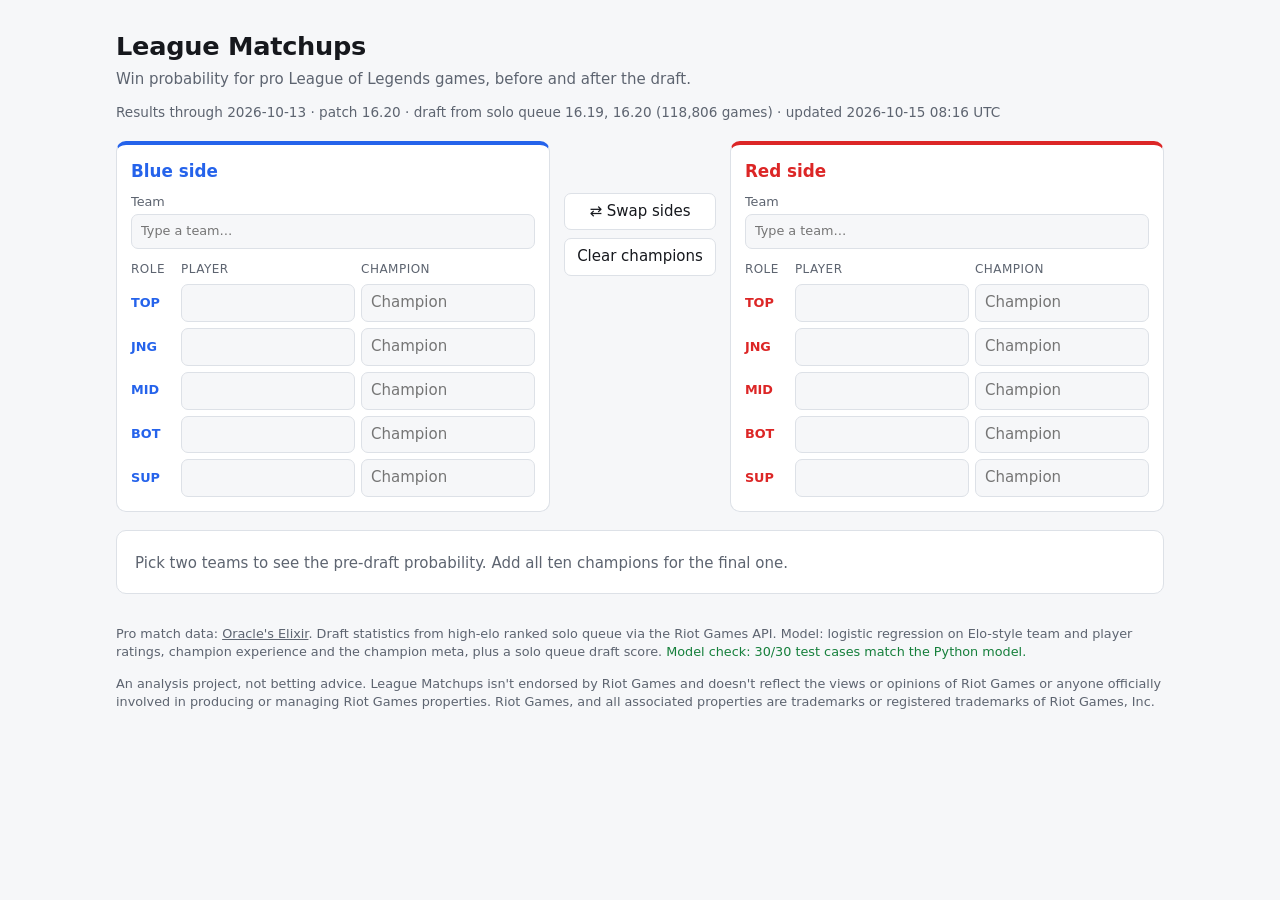
==== site/index.html @ b02edc4b "deployment of live LoL pro win probabilities v1" ====
<!doctype html>
<html lang="en">
<head>
  <meta charset="utf-8">
  <meta name="viewport" content="width=device-width, initial-scale=1">
  <title>League Matchups</title>
  <meta name="description" content="Pre-game win probability for professional League of Legends matches, from team and player ratings, champion experience and the draft.">
  <link rel="stylesheet" href="style.css">
</head>
<body>
  <header class="top">
    <div>
      <h1>League Matchups</h1>
      <p class="sub">Win probability for pro League of Legends games, before and after the draft.</p>
    </div>
    <p class="meta" id="snapshot-info">Loading model…</p>
  </header>

  <main>
    <section class="board" aria-label="Match setup">
      <div class="side blue" id="side-blue"></div>
      <div class="middle">
        <button type="button" id="swap" title="Swap blue and red side">⇄ Swap sides</button>
        <button type="button" id="clear-champs">Clear champions</button>
      </div>
      <div class="side red" id="side-red"></div>
    </section>

    <section class="result" id="result" aria-live="polite">
      <p class="hint">Pick two teams to see the pre-draft probability. Add all ten champions for the final one.</p>
    </section>
  </main>

  <footer>
    <p>
      Pro match data: <a href="https://oracleselixir.com">Oracle's Elixir</a>. Draft statistics from
      high-elo ranked solo queue via the Riot Games API. Model: logistic regression on Elo-style team and
      player ratings, champion experience and the champion meta, plus a solo queue draft score.
      <span id="selftest"></span>
    </p>
    <p>
      An analysis project, not betting advice. League Matchups isn't endorsed by Riot Games and doesn't
      reflect the views or opinions of Riot Games or anyone officially involved in producing or managing
      Riot Games properties. Riot Games, and all associated properties are trademarks or registered
      trademarks of Riot Games, Inc.
    </p>
  </footer>

  <datalist id="dl-teams"></datalist>
  <datalist id="dl-players"></datalist>
  <datalist id="dl-champs"></datalist>

  <template id="side-template">
    <h2 class="side-title"></h2>
    <label class="team-label">Team
      <input class="team" list="dl-teams" autocomplete="off" spellcheck="false" placeholder="Type a team…">
    </label>
    <p class="team-note"></p>
    <div class="slots">
      <div class="slot-head"><span>Role</span><span>Player</span><span>Champion</span></div>
    </div>
  </template>

  <script src="model.js"></script>
  <script src="app.js"></script>
</body>
</html>
---- site/style.css ----
:root {
  --bg: #f6f7f9;
  --panel: #ffffff;
  --text: #16181d;
  --muted: #5d6470;
  --line: #dde1e7;
  --blue: #2563eb;
  --blue-soft: #dbe6fd;
  --red: #dc2626;
  --red-soft: #fbdede;
  --bad: #b42318;
  --ok: #157f3b;
  --radius: 10px;
  color-scheme: light;
}

@media (prefers-color-scheme: dark) {
  :root:not([data-theme="light"]) {
    --bg: #111318;
    --panel: #1a1d24;
    --text: #e8eaee;
    --muted: #9aa2ae;
    --line: #2c313b;
    --blue: #6b9bff;
    --blue-soft: #1d2a47;
    --red: #ff7070;
    --red-soft: #47202a;
    --bad: #ff8a80;
    --ok: #63d48a;
    color-scheme: dark;
  }
}

:root[data-theme="dark"] {
  --bg: #111318;
  --panel: #1a1d24;
  --text: #e8eaee;
  --muted: #9aa2ae;
  --line: #2c313b;
  --blue: #6b9bff;
  --blue-soft: #1d2a47;
  --red: #ff7070;
  --red-soft: #47202a;
  --bad: #ff8a80;
  --ok: #63d48a;
  color-scheme: dark;
}

* { box-sizing: border-box; }

body {
  margin: 0;
  background: var(--bg);
  color: var(--text);
  font: 15px/1.45 system-ui, -apple-system, "Segoe UI", Roboto, sans-serif;
}

header.top, main, footer {
  max-width: 1080px;
  margin: 0 auto;
  padding: 0 16px;
}

header.top {
  display: flex;
  justify-content: space-between;
  align-items: flex-end;
  flex-wrap: wrap;
  gap: 8px 24px;
  padding-top: 28px;
  padding-bottom: 18px;
}

h1 { margin: 0; font-size: 1.6rem; letter-spacing: -0.01em; }
h2 { margin: 0 0 10px; font-size: 1.05rem; }
.sub, .meta, .hint, .team-note { color: var(--muted); margin: 4px 0 0; }
.meta { font-size: 0.85rem; text-align: right; }

.board {
  display: grid;
  grid-template-columns: 1fr auto 1fr;
  gap: 14px;
  align-items: start;
}

.side {
  background: var(--panel);
  border: 1px solid var(--line);
  border-top: 4px solid var(--side-color);
  border-radius: var(--radius);
  padding: 14px;
  min-width: 0;
}
.side.blue { --side-color: var(--blue); --side-soft: var(--blue-soft); }
.side.red { --side-color: var(--red); --side-soft: var(--red-soft); }
.side-title { color: var(--side-color); }

.middle {
  display: flex;
  flex-direction: column;
  gap: 8px;
  padding-top: 52px;
}

label { display: block; font-size: 0.8rem; color: var(--muted); }

input {
  width: 100%;
  margin-top: 3px;
  padding: 7px 9px;
  font: inherit;
  color: var(--text);
  background: var(--bg);
  border: 1px solid var(--line);
  border-radius: 7px;
  min-width: 0;
}
input:focus { outline: 2px solid var(--side-color, var(--blue)); outline-offset: -1px; }
input.bad { border-color: var(--bad); background: color-mix(in srgb, var(--bad) 8%, var(--bg)); }
input.new { border-style: dashed; }

button {
  font: inherit;
  padding: 7px 12px;
  color: var(--text);
  background: var(--panel);
  border: 1px solid var(--line);
  border-radius: 7px;
  cursor: pointer;
  white-space: nowrap;
}
button:hover { border-color: var(--muted); }

.slots { margin-top: 12px; display: grid; gap: 6px; }
.slot-head, .slot {
  display: grid;
  grid-template-columns: 44px 1fr 1fr;
  gap: 6px;
  align-items: center;
}
.slot-head { font-size: 0.75rem; color: var(--muted); text-transform: uppercase; letter-spacing: 0.04em; }
.slot .role { font-weight: 600; font-size: 0.8rem; color: var(--side-color); text-transform: uppercase; }
.slot input { margin-top: 0; }

.result {
  margin: 18px 0 8px;
  background: var(--panel);
  border: 1px solid var(--line);
  border-radius: var(--radius);
  padding: 18px;
}

.stage { font-size: 0.8rem; text-transform: uppercase; letter-spacing: 0.05em; color: var(--muted); margin: 0 0 10px; }

.score {
  display: flex;
  justify-content: space-between;
  align-items: baseline;
  gap: 12px;
  flex-wrap: wrap;
}
.score .team { font-weight: 600; }
.score .pct { font-size: 2rem; font-weight: 700; font-variant-numeric: tabular-nums; }
.score .blue .pct { color: var(--blue); }
.score .red { text-align: right; }
.score .red .pct { color: var(--red); }
.score .odds { color: var(--muted); font-size: 0.85rem; font-variant-numeric: tabular-nums; }

.bar {
  display: flex;
  height: 12px;
  border-radius: 6px;
  overflow: hidden;
  margin: 10px 0 4px;
  background: var(--red);
}
.bar > span { background: var(--blue); transition: width 0.25s ease; }
.pre-note { color: var(--muted); font-size: 0.85rem; margin: 6px 0 0; }

.breakdown { margin-top: 18px; display: grid; gap: 5px; }
.breakdown h3 { font-size: 0.85rem; margin: 0 0 4px; color: var(--muted); font-weight: 600; }
.factor {
  display: grid;
  grid-template-columns: 150px 1fr 70px;
  gap: 10px;
  align-items: center;
  font-size: 0.88rem;
}
.factor .track { position: relative; height: 10px; background: var(--bg); border-radius: 5px; }
.factor .track::after { content: ""; position: absolute; left: 50%; top: -3px; bottom: -3px; border-left: 1px solid var(--line); }
.factor .fill { position: absolute; top: 0; bottom: 0; border-radius: 5px; }
.factor .fill.to-blue { background: var(--blue); right: 50%; }
.factor .fill.to-red { background: var(--red); left: 50%; }
.factor .val { text-align: right; font-variant-numeric: tabular-nums; color: var(--muted); }

.warn { color: var(--bad); font-size: 0.85rem; margin: 8px 0 0; }

footer { color: var(--muted); font-size: 0.8rem; padding-top: 10px; padding-bottom: 40px; }
footer a { color: inherit; }
#selftest.ok { color: var(--ok); }
#selftest.fail { color: var(--bad); font-weight: 600; }

@media (max-width: 820px) {
  .board { grid-template-columns: 1fr; }
  .middle { flex-direction: row; padding-top: 0; justify-content: center; }
  .meta { text-align: left; }
  .factor { grid-template-columns: 110px 1fr 56px; }
}
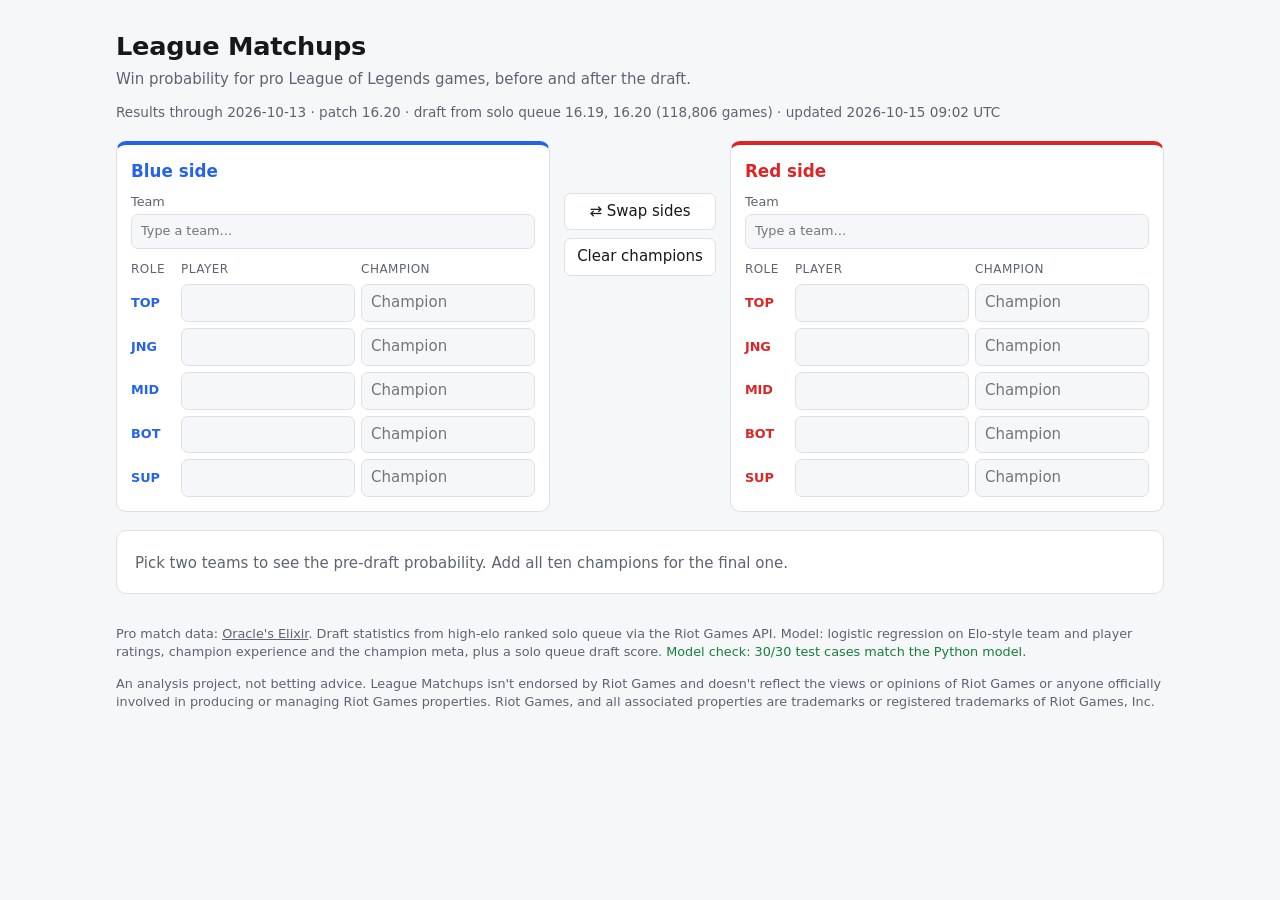
==== commit 2e202818: "web icon and workflow update" ====
--- a/site/index.html
+++ b/site/index.html
@@ -5,6 +5,7 @@
   <meta name="viewport" content="width=device-width, initial-scale=1">
   <title>League Matchups</title>
   <meta name="description" content="Pre-game win probability for professional League of Legends matches, from team and player ratings, champion experience and the draft.">
+  <link rel="icon" type="image/webp" href="web_icon.webp">
   <link rel="stylesheet" href="style.css">
 </head>
 <body>
--- a/site/style.css
+++ b/site/style.css
@@ -165,6 +165,7 @@
 .score .red { text-align: right; }
 .score .red .pct { color: var(--red); }
 .score .odds { color: var(--muted); font-size: 0.85rem; font-variant-numeric: tabular-nums; }
+.score .odds.book { color: var(--text); font-weight: 600; }
 
 .bar {
   display: flex;
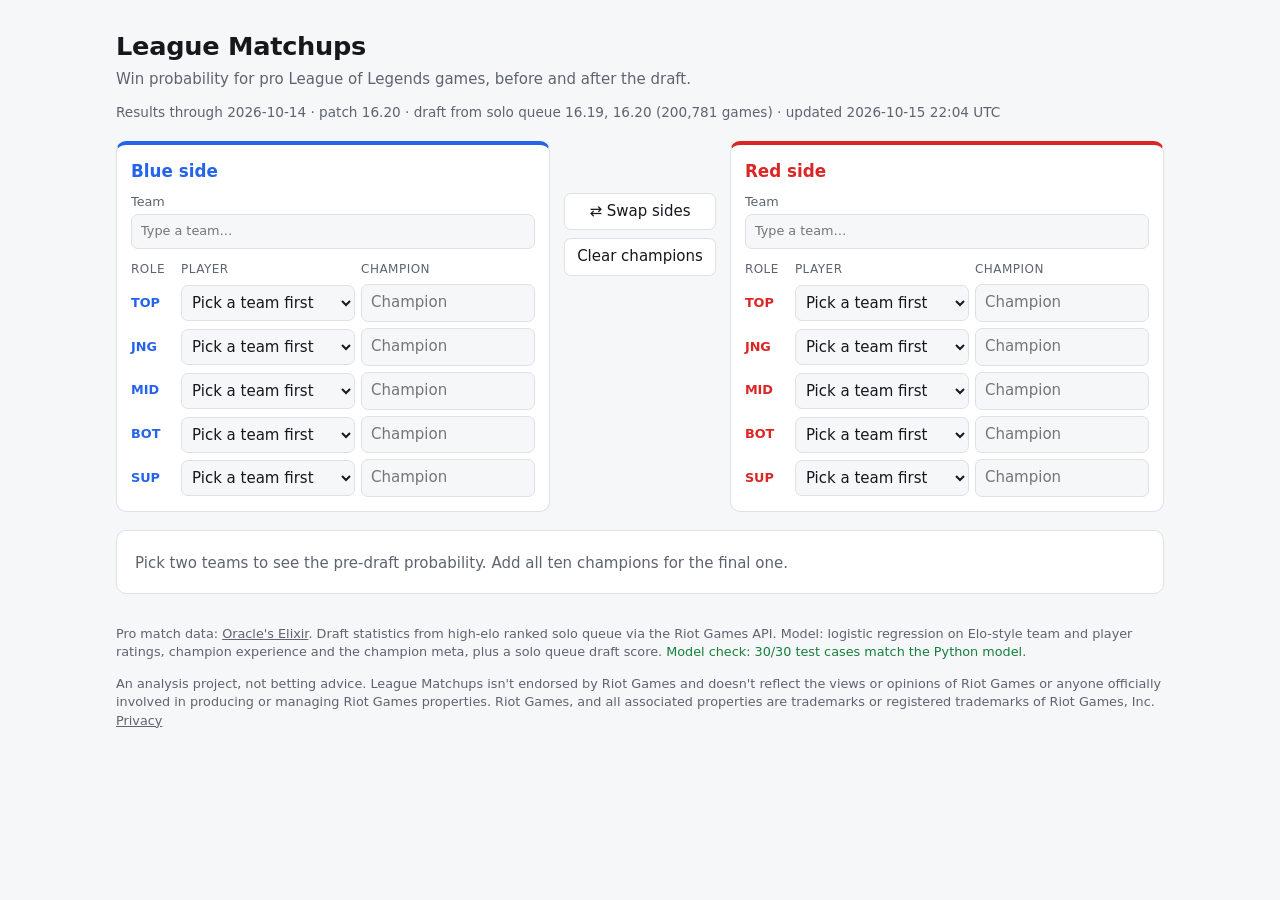
==== commit fd1b1724: "repairing API accessibility" ====
--- a/site/index.html
+++ b/site/index.html
@@ -44,6 +44,7 @@
       reflect the views or opinions of Riot Games or anyone officially involved in producing or managing
       Riot Games properties. Riot Games, and all associated properties are trademarks or registered
       trademarks of Riot Games, Inc.
+      <a href="privacy.html">Privacy</a>
     </p>
   </footer>
 
--- a/site/style.css
+++ b/site/style.css
@@ -115,7 +115,18 @@
   border-radius: 7px;
   min-width: 0;
 }
-input:focus { outline: 2px solid var(--side-color, var(--blue)); outline-offset: -1px; }
+select {
+  width: 100%;
+  padding: 7px 6px;
+  font: inherit;
+  color: var(--text);
+  background: var(--bg);
+  border: 1px solid var(--line);
+  border-radius: 7px;
+  min-width: 0;
+}
+input:focus, select:focus { outline: 2px solid var(--side-color, var(--blue)); outline-offset: -1px; }
+.player-cell { display: grid; gap: 4px; min-width: 0; }
 input.bad { border-color: var(--bad); background: color-mix(in srgb, var(--bad) 8%, var(--bg)); }
 input.new { border-style: dashed; }
 
